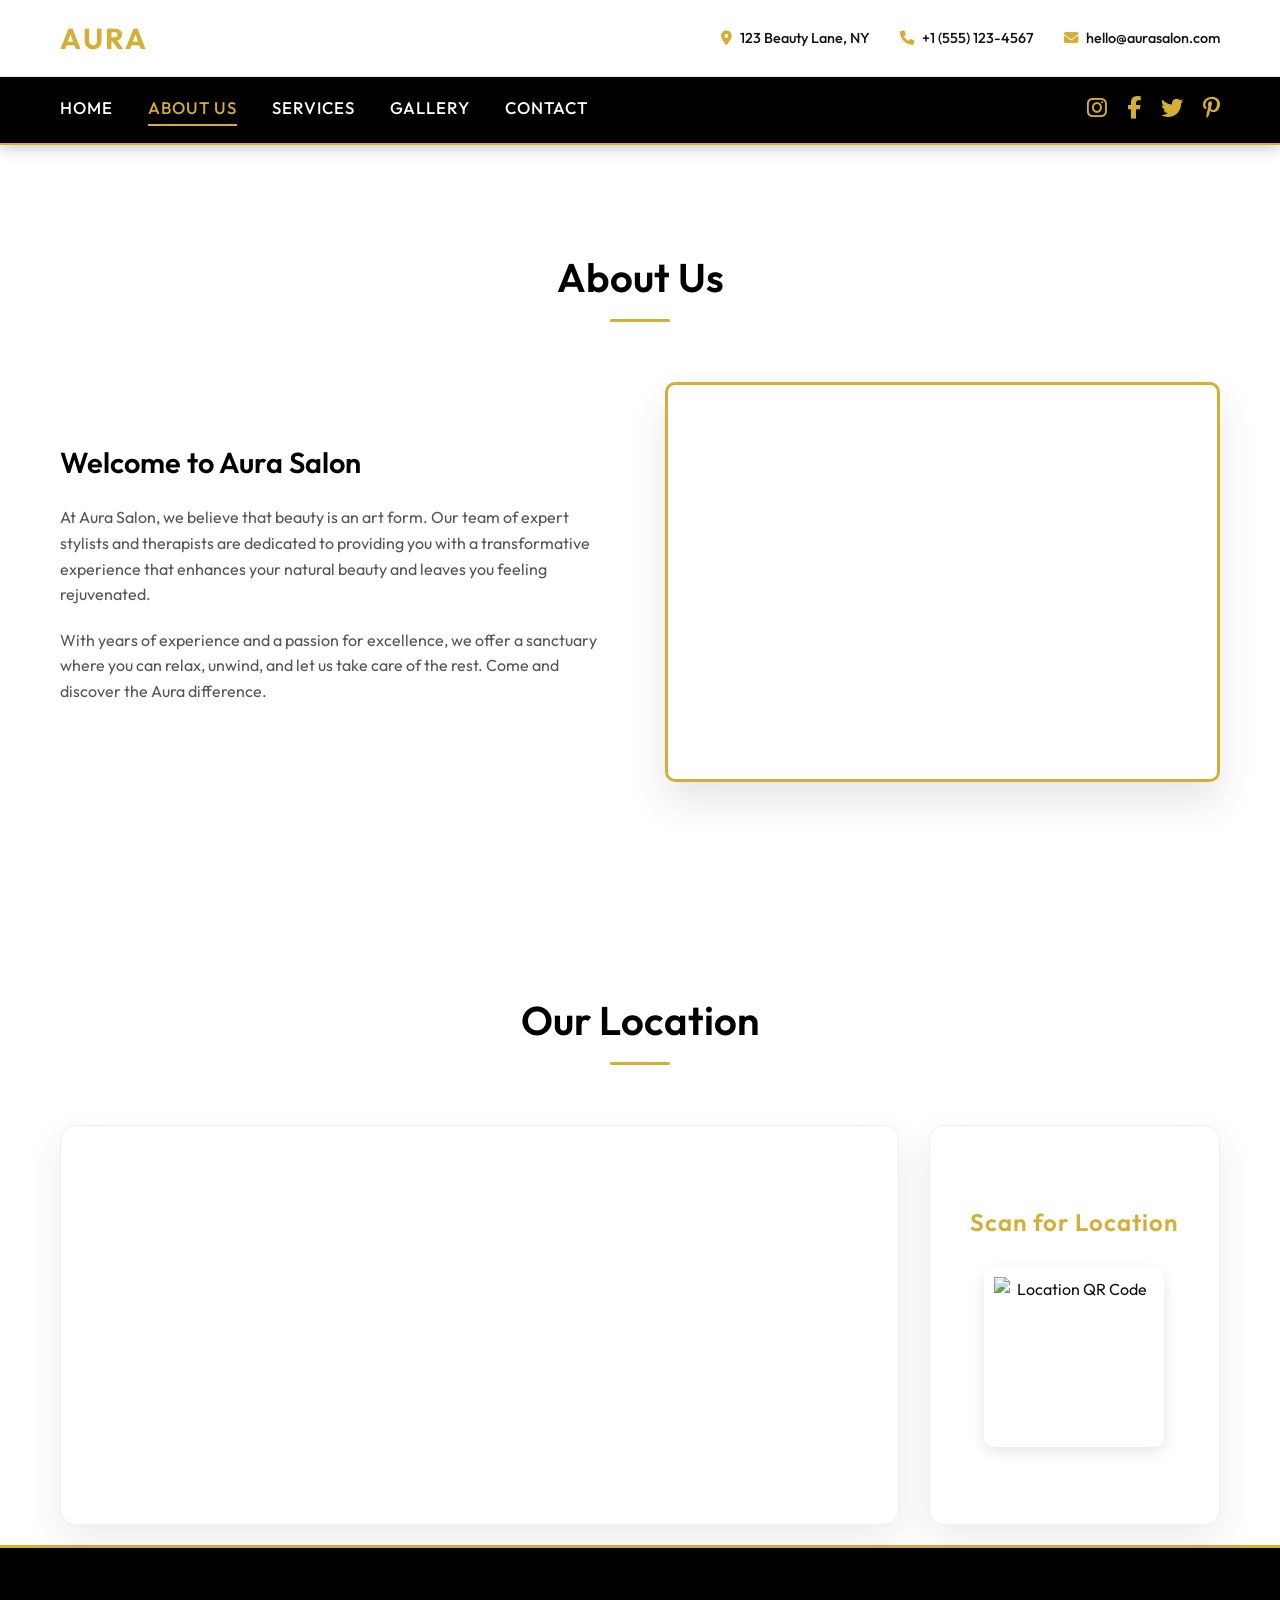
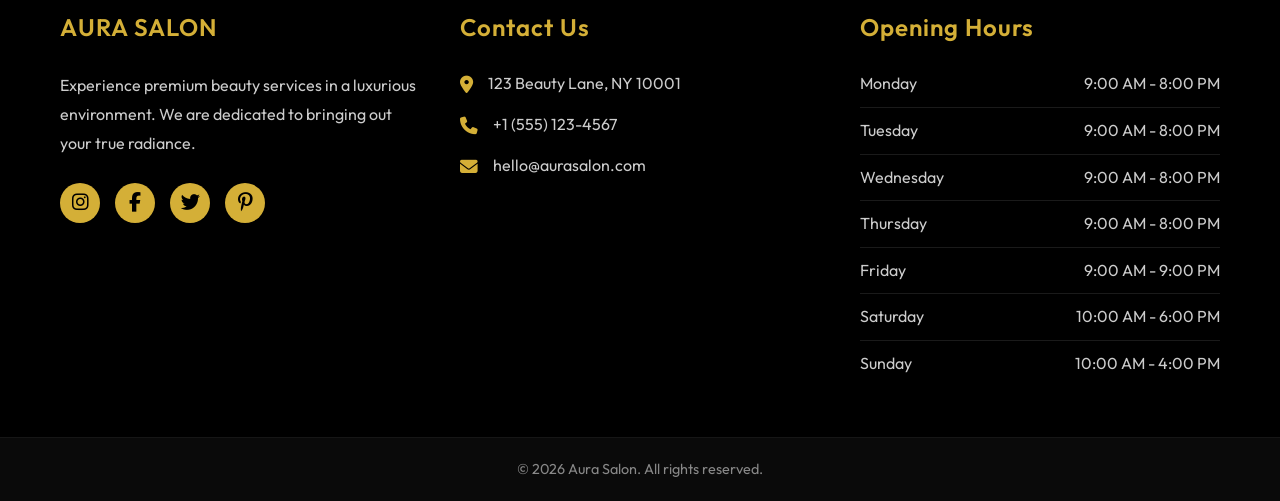
==== about.html @ 8d757503 "new project" ====
<!DOCTYPE html>
<html lang="en">
<head>
    <meta charset="UTF-8">
    <meta name="viewport" content="width=device-width, initial-scale=1.0">
    <title>Aura Salon - About Us</title>
    <meta name="description" content="About Aura Salon">
    <link rel="stylesheet" href="css/style.css">
    <link href="https://fonts.googleapis.com/css2?family=Outfit:wght@300;400;500;600;700&display=swap" rel="stylesheet">
    <link rel="stylesheet" href="https://cdnjs.cloudflare.com/ajax/libs/font-awesome/6.4.0/css/all.min.css">
</head>
<body>
    <!-- Top Contact Bar -->
    <div class="top-bar">
        <div class="container top-bar-content">
            <div class="top-bar-left">
                <div class="logo">
                    <span class="logo-text">AURA</span>
                </div>
            </div>
            <div class="top-bar-right">
                <div class="contact-info">
                    <i class="fa-solid fa-location-dot"></i>
                    <span>123 Beauty Lane, NY</span>
                </div>
                <div class="contact-info">
                    <i class="fa-solid fa-phone"></i>
                    <span>+1 (555) 123-4567</span>
                </div>
                <div class="contact-info">
                    <i class="fa-solid fa-envelope"></i>
                    <span>hello@aurasalon.com</span>
                </div>
            </div>
        </div>
    </div>

    <!-- Main Navigation -->
    <nav class="navbar">
        <div class="container nav-content">
            <div class="menu-toggle" id="mobile-menu">
                <i class="fa-solid fa-bars"></i>
            </div>
            <ul class="nav-links">
                <li><a href="index.html">Home</a></li>
                <li><a href="about.html" class="active">About Us</a></li>
                <li><a href="services.html">Services</a></li>
                <li><a href="gallery.html">Gallery</a></li>
                <li><a href="contact.html">Contact</a></li>
            </ul>
            <div class="social-links">
                <a href="#"><i class="fa-brands fa-instagram"></i></a>
                <a href="#"><i class="fa-brands fa-facebook-f"></i></a>
                <a href="#"><i class="fa-brands fa-twitter"></i></a>
                <a href="#"><i class="fa-brands fa-pinterest-p"></i></a>
            </div>
        </div>
    </nav>

    <!-- About Section -->
    <section id="about" class="page-section">
        <div class="container">
            <div class="section-title">
                <h2>About Us</h2>
                <div class="underline"></div>
            </div>
            <div class="about-content">
                <div class="about-text">
                    <h3>Welcome to Aura Salon</h3>
                    <p>At Aura Salon, we believe that beauty is an art form. Our team of expert stylists and therapists are dedicated to providing you with a transformative experience that enhances your natural beauty and leaves you feeling rejuvenated.</p>
                    <p>With years of experience and a passion for excellence, we offer a sanctuary where you can relax, unwind, and let us take care of the rest. Come and discover the Aura difference.</p>
                </div>
                <div class="about-image">
                    <div class="image-placeholder">
                    </div>
                </div>
            </div>
        </div>
    </section>

    <!-- Footer -->
    <!-- Location Section -->
    <section class="page-section" style="padding-bottom: 20px; min-height: auto;">
        <div class="container">
            <div class="section-title">
                <h2>Our Location</h2>
                <div class="underline"></div>
            </div>
            <div class="location-map-container">
                <div class="location-map">
                    <iframe src="https://www.google.com/maps/embed?pb=!1m18!1m12!1m3!1d34432.79304883674!2d91.74242201083983!3d26.15406690000003!2m3!1f0!2f0!3f0!3m2!1i1024!2i768!4f13.1!3m3!1m2!1s0x375a59cfc04a7ee7%3A0x782289a18e7ede3b!2sN%20R%20Unisex%20Salon%20and%20beauty%20studio!5e1!3m2!1sen!2sin!4v1785430603327!5m2!1sen!2sin" style="border:0;" allowfullscreen="" loading="lazy" referrerpolicy="strict-origin-when-cross-origin"></iframe>
                </div>
                <div class="location-qr">
                    <h4>Scan for Location</h4>
                    <img src="https://api.qrserver.com/v1/create-qr-code/?size=150x150&data=https://maps.google.com/?q=26.1540669,91.742422" alt="Location QR Code">
                </div>
            </div>
        </div>
    </section>

    <!-- Footer -->
    <footer class="footer">
        <div class="container footer-content">
            <div class="footer-section about-salon">
                <h3>AURA SALON</h3>
                <p>Experience premium beauty services in a luxurious environment. We are dedicated to bringing out your true radiance.</p>
                <div class="footer-socials">
                    <a href="#"><i class="fa-brands fa-instagram"></i></a>
                    <a href="#"><i class="fa-brands fa-facebook-f"></i></a>
                    <a href="#"><i class="fa-brands fa-twitter"></i></a>
                    <a href="#"><i class="fa-brands fa-pinterest-p"></i></a>
                </div>
            </div>
            
            <div class="footer-section contact-info-footer">
                <h3>Contact Us</h3>
                <ul>
                    <li><i class="fa-solid fa-location-dot"></i> 123 Beauty Lane, NY 10001</li>
                    <li><i class="fa-solid fa-phone"></i> +1 (555) 123-4567</li>
                    <li><i class="fa-solid fa-envelope"></i> hello@aurasalon.com</li>
                </ul>
            </div>
            
            <div class="footer-section opening-hours">
                <h3>Opening Hours</h3>
                <ul>
                    <li><span>Monday</span> <span>9:00 AM - 8:00 PM</span></li>
                    <li><span>Tuesday</span> <span>9:00 AM - 8:00 PM</span></li>
                    <li><span>Wednesday</span> <span>9:00 AM - 8:00 PM</span></li>
                    <li><span>Thursday</span> <span>9:00 AM - 8:00 PM</span></li>
                    <li><span>Friday</span> <span>9:00 AM - 9:00 PM</span></li>
                    <li><span>Saturday</span> <span>10:00 AM - 6:00 PM</span></li>
                    <li><span>Sunday</span> <span>10:00 AM - 4:00 PM</span></li>
                </ul>
            </div>
        </div>
        <div class="footer-bottom">
            <p>&copy; 2026 Aura Salon. All rights reserved.</p>
        </div>
    </footer>
    
    <script>
        // Sticky Header Logic
        window.addEventListener('scroll', () => {
            const topBar = document.querySelector('.top-bar');
            const navbar = document.querySelector('.navbar');
            if (window.scrollY > 10) {
                topBar.classList.add('scrolled');
                navbar.classList.add('scrolled');
            } else {
                topBar.classList.remove('scrolled');
                navbar.classList.remove('scrolled');
            }
        });

        // Mobile Menu Toggle
        const mobileMenu = document.getElementById('mobile-menu');
        const navLinks = document.querySelector('.nav-links');

        mobileMenu.addEventListener('click', () => {
            navLinks.classList.toggle('active');
            
            const icon = mobileMenu.querySelector('i');
            if (navLinks.classList.contains('active')) {
                icon.classList.remove('fa-bars');
                icon.classList.add('fa-xmark');
            } else {
                icon.classList.remove('fa-xmark');
                icon.classList.add('fa-bars');
            }
        });
    </script>
</body>
</html>
---- css/style.css ----
:root {
    --primary-color: #d4af37; /* Gold */
    --secondary-color: #000000; /* Black */
    --accent-color: #fcfcfc; /* White/off-white */
    --text-color: #111111;
    --text-light: #555555;
    --white: #ffffff;
    --transition: all 0.3s ease;
}

* {
    margin: 0;
    padding: 0;
    box-sizing: border-box;
    font-family: 'Outfit', sans-serif;
}

html {
    scroll-padding-top: 76px; 
}

body {
    color: var(--text-color);
    background-color: var(--white);
    line-height: 1.6;
}

.container {
    max-width: 1200px;
    margin: 0 auto;
    padding: 0 20px;
}

/* Typography */
h1, h2, h3, h4 {
    font-weight: 600;
    color: var(--secondary-color);
}

h2 {
    font-size: 2.5rem;
    margin-bottom: 10px;
}

/* Buttons */
.btn {
    display: inline-block;
    padding: 12px 30px;
    background-color: var(--primary-color);
    color: var(--secondary-color); /* Black text on gold for premium look */
    text-decoration: none;
    border-radius: 30px;
    font-weight: 600;
    transition: var(--transition);
    border: 2px solid var(--primary-color);
    cursor: pointer;
}

.btn:hover {
    background-color: var(--secondary-color);
    color: var(--primary-color);
    border-color: var(--secondary-color);
}

/* Top Bar */
.top-bar {
    background-color: var(--white);
    padding: 15px 0;
    position: fixed;
    top: 0;
    width: 100%;
    z-index: 1000;
    transition: var(--transition);
    border-bottom: 1px solid rgba(0,0,0,0.1);
}

.top-bar.scrolled {
    padding: 10px 0;
    box-shadow: 0 2px 10px rgba(0,0,0,0.1);
}

.top-bar-content {
    display: flex;
    justify-content: space-between;
    align-items: center;
}

.logo-text {
    font-size: 1.8rem;
    font-weight: 700;
    letter-spacing: 2px;
    color: var(--primary-color);
}

.top-bar-right {
    display: flex;
    gap: 30px;
}

.contact-info {
    display: flex;
    align-items: center;
    gap: 8px;
    font-size: 0.9rem;
    color: var(--text-color);
    font-weight: 500;
}

.contact-info i {
    color: var(--primary-color);
}

/* Navbar */
.navbar {
    background-color: var(--secondary-color); /* Black navbar */
    margin-top: 73px; /* Space for the fixed top bar */
    width: 100%;
    z-index: 999;
    transition: var(--transition);
    border-bottom: 2px solid var(--primary-color); /* Gold border for pop */
    box-shadow: 0 4px 15px rgba(0,0,0,0.2);
}

.nav-content {
    display: flex;
    justify-content: space-between;
    align-items: center;
    height: 70px;
}

.menu-toggle {
    display: none;
    color: var(--primary-color);
    font-size: 1.8rem;
    cursor: pointer;
    transition: var(--transition);
}

.menu-toggle:hover {
    transform: scale(1.1);
}

.nav-links {
    display: flex;
    list-style: none;
    gap: 35px;
}

.nav-links a {
    color: var(--white);
    text-decoration: none;
    font-weight: 500;
    font-size: 1.05rem;
    transition: var(--transition);
    position: relative;
    padding: 8px 0;
    text-transform: uppercase;
    letter-spacing: 1px;
}

.nav-links a::after {
    content: '';
    position: absolute;
    bottom: 0;
    left: 0;
    width: 0;
    height: 2px;
    background-color: var(--primary-color);
    transition: width 0.3s ease;
}

.nav-links a:hover::after,
.nav-links a.active::after {
    width: 100%;
}

.nav-links a:hover,
.nav-links a.active {
    color: var(--primary-color);
}

.social-links {
    display: flex;
    gap: 20px;
}

.social-links a {
    color: var(--primary-color);
    font-size: 1.4rem;
    text-decoration: none;
    transition: var(--transition);
    display: flex;
    align-items: center;
    justify-content: center;
    background-color: transparent;
}

.social-links a:hover {
    color: var(--white);
    transform: translateY(-3px) scale(1.1);
}

/* Page Section Shared */
.page-section {
    padding: 100px 0;
    min-height: calc(100vh - 73px - 84px); /* Full height minus header and footer */
}

.section-title {
    text-align: center;
    margin-bottom: 60px;
}

.underline {
    height: 3px;
    width: 60px;
    background-color: var(--primary-color);
    margin: 0 auto;
    border-radius: 2px;
}

/* Slider */
.slider{
    width:100%;
    height:calc(100vh - 73px);
    position:relative;
    overflow:hidden;
}

.slide{
    position:absolute;
    width:100%;
    height:100%;
    display:flex;
    align-items:center;
    justify-content:space-between;
    padding:80px;
    opacity:0;
    transition:1s;
}

.slide.active{
    opacity:1;
    z-index:1;
}

.slide::before{
    content:"";
    position:absolute;
    inset:0;
    background:rgba(0,0,0,.12);
}

.slider .content{
    width:45%;
    position:relative;
    z-index:2;
    color:white;
}

.slider .content h5{
    letter-spacing:4px;
    margin-bottom:15px;
    font-size:18px;
    font-weight:500;
}

.slider .content h1{
    font-size:60px;
    line-height:70px;
    margin-bottom:20px;
    text-transform:uppercase;
}

.slider .content p{
    color:#eee;
    line-height:28px;
    margin-bottom:35px;
}

.slider .image{
    width:45%;
    display:flex;
    justify-content:center;
    align-items:center;
    position:relative;
    z-index:2;
}

.slider .image img{
    width:80%;
    max-height:90vh;
    object-fit:contain;
}

.slide:nth-child(1){
    background: url('../assets/images/hero-slide.png') no-repeat center center;
    background-size: cover;
}

.slide:nth-child(2){
    background:linear-gradient(to right,#27374D,#526D82);
}

.slide:nth-child(3){
    background:linear-gradient(to right,#3B5249,#6B8E75);
}

.controls{
    position:absolute;
    bottom:40px;
    left:80px;
    z-index:100;
    display:flex;
    gap:15px;
}

.controls button{
    width:40px;
    height:40px;
    border:1px solid white;
    background:transparent;
    color:white;
    cursor:pointer;
    font-size:16px;
    transition:.3s;
}

.controls button:hover{
    background:white;
    color:black;
}

.dots{
    position:absolute;
    bottom:45px;
    left:50%;
    transform:translateX(-50%);
    display:none;
    gap:10px;
    z-index:10;
}

.dot{
    width:14px;
    height:14px;
    border-radius:50%;
    background:white;
    opacity:.4;
    cursor:pointer;
}

.dot.active{
    opacity:1;
}
/* Welcome Section */
.welcome-section {
    background-color: #f7f7f7;
    padding: 80px 0;
}

.welcome-container {
    display: flex;
    align-items: center;
    justify-content: space-between;
    gap: 50px;
}

.welcome-text {
    flex: 1;
    padding-right: 20px;
}

.welcome-text h2 {
    font-size: 2.5rem;
    margin-bottom: 5px;
    letter-spacing: 2px;
}

.welcome-text h4 {
    color: var(--text-light);
    font-size: 1rem;
    font-weight: 500;
    margin-bottom: 20px;
    letter-spacing: 1px;
}

.welcome-text .divider {
    display: flex;
    align-items: center;
    gap: 15px;
    margin-bottom: 30px;
    color: var(--text-color);
}

.welcome-text .divider .line {
    height: 1px;
    background-color: #ccc;
    flex: 0 0 50px;
}

.welcome-text p {
    color: var(--text-light);
    margin-bottom: 20px;
    font-size: 0.95rem;
    line-height: 1.8;
}

.welcome-image {
    flex: 1;
    text-align: right;
}

.welcome-image img {
    max-width: 100%;
    border-radius: 5px;
    box-shadow: 0 10px 30px rgba(0,0,0,0.1);
}

/* Parallax Section */
.parallax-section {
    background: url('../assets/images/parallax-bg.png') no-repeat center center;
    background-size: cover;
    background-attachment: fixed;
    height: 400px;
    display: flex;
    align-items: center;
    justify-content: center;
    text-align: center;
    position: relative;
}

.parallax-section::before {
    content: '';
    position: absolute;
    top: 0; left: 0; right: 0; bottom: 0;
    background: rgba(0,0,0,0.5);
}

.parallax-content {
    position: relative;
    z-index: 2;
}

.parallax-content h2 {
    color: var(--white);
    font-size: 2.5rem;
    letter-spacing: 4px;
    margin-bottom: 30px;
}

.outline-btn {
    background: transparent;
    border: 1px solid var(--white);
    color: var(--white);
    padding: 12px 40px;
    text-transform: uppercase;
    font-size: 0.9rem;
    letter-spacing: 2px;
    cursor: pointer;
    text-decoration: none;
    display: inline-block;
    transition: var(--transition);
}

.outline-btn:hover {
    background: var(--white);
    color: var(--secondary-color);
}

/* About Section */
.about-content {
    display: flex;
    gap: 50px;
    align-items: center;
}

.about-text {
    flex: 1;
}

.about-text h3 {
    font-size: 1.8rem;
    margin-bottom: 20px;
}

.about-text p {
    margin-bottom: 20px;
    color: var(--text-light);
}

.about-image {
    flex: 1;
}

.image-placeholder {
    width: 100%;
    height: 400px;
    background: url('https://images.unsplash.com/photo-1527799820374-dcf8d9d4a388?auto=format&fit=crop&q=80&w=800') center/cover;
    border-radius: 10px;
    box-shadow: 0 20px 40px rgba(0,0,0,0.1);
    display: flex;
    align-items: center;
    justify-content: center;
    border: 3px solid var(--primary-color);
}

/* Services */
.services-grid {
    display: grid;
    grid-template-columns: repeat(auto-fit, minmax(250px, 1fr));
    gap: 30px;
}

.service-card {
    background: var(--white);
    padding: 40px 30px;
    border-radius: 10px;
    text-align: center;
    box-shadow: 0 5px 20px rgba(0,0,0,0.08);
    transition: var(--transition);
    border: 1px solid #eee;
    border-bottom: 3px solid var(--secondary-color);
}

.service-card:hover {
    transform: translateY(-10px);
    box-shadow: 0 15px 30px rgba(212, 175, 55, 0.2);
    border-bottom-color: var(--primary-color);
}

.service-card i {
    font-size: 3rem;
    color: var(--primary-color);
    margin-bottom: 20px;
}

.service-card h3 {
    margin-bottom: 15px;
}

.service-card p {
    color: var(--text-light);
    font-size: 0.95rem;
}

/* Gallery */
.gallery-bg {
    background-color: var(--accent-color);
}
.gallery-grid {
    display: grid;
    grid-template-columns: repeat(auto-fill, minmax(350px, 1fr));
    gap: 20px;
}

.gallery-item {
    height: 250px;
    background-color: var(--secondary-color);
    border-radius: 10px;
    overflow: hidden;
    position: relative;
    cursor: pointer;
    border: 2px solid transparent;
    transition: var(--transition);
}
.gallery-item:nth-child(1) { background: url('https://images.unsplash.com/photo-1562322140-8baeececf3df?auto=format&fit=crop&q=80&w=600') center/cover; }
.gallery-item:nth-child(2) { background: url('https://images.unsplash.com/photo-1595476108010-b4d1f10a5146?auto=format&fit=crop&q=80&w=600') center/cover; }
.gallery-item:nth-child(3) { background: url('https://images.unsplash.com/photo-1522337660859-02fbefca4702?auto=format&fit=crop&q=80&w=600') center/cover; }
.gallery-item:nth-child(4) { background: url('https://images.unsplash.com/photo-1600948836101-f9ffda59d250?auto=format&fit=crop&q=80&w=600') center/cover; }
.gallery-item:nth-child(5) { background: url('https://images.unsplash.com/photo-1487412947147-5cebf100ffc2?auto=format&fit=crop&q=80&w=600') center/cover; }
.gallery-item:nth-child(6) { background: url('https://images.unsplash.com/photo-1633681926022-84c23e8cb2d6?auto=format&fit=crop&q=80&w=600') center/cover; }

.gallery-item::after {
    content: '';
    position: absolute;
    top: 0; left: 0; right: 0; bottom: 0;
    background: rgba(0,0,0,0.3);
    opacity: 0;
    transition: var(--transition);
}

.gallery-item:hover::after {
    opacity: 1;
}
.gallery-item:hover {
    transform: scale(1.03);
    z-index: 2;
    border-color: var(--primary-color);
}

/* Contact */
.contact-content {
    display: flex;
    gap: 60px;
}

.contact-form-container {
    flex: 1.5;
}

.contact-form {
    background: var(--white);
    padding: 40px;
    border-radius: 10px;
    box-shadow: 0 10px 30px rgba(0,0,0,0.1);
    border-top: 4px solid var(--primary-color);
}

.form-group {
    margin-bottom: 20px;
}

.form-group input,
.form-group textarea {
    width: 100%;
    padding: 15px;
    border: 1px solid #ccc;
    border-radius: 5px;
    font-size: 1rem;
    outline: none;
    transition: var(--transition);
    background-color: var(--accent-color);
}

.form-group input:focus,
.form-group textarea:focus {
    border-color: var(--primary-color);
    background-color: var(--white);
}

.contact-details {
    flex: 1;
}

.contact-details h3 {
    margin-bottom: 15px;
}

.contact-details > p {
    color: var(--text-light);
    margin-bottom: 30px;
}

.contact-info-block {
    display: flex;
    gap: 20px;
    margin-bottom: 25px;
}

.contact-info-block i {
    width: 50px;
    height: 50px;
    background-color: var(--secondary-color);
    color: var(--primary-color);
    display: flex;
    align-items: center;
    justify-content: center;
    border-radius: 50%;
    font-size: 1.2rem;
    border: 1px solid var(--primary-color);
}

.contact-info-block h4 {
    margin-bottom: 5px;
    font-size: 1.1rem;
}

.contact-info-block p {
    color: var(--text-light);
}

/* Location Section */
.location-map-container {
    display: flex;
    gap: 30px;
    align-items: stretch;
}

.location-map {
    flex: 4;
    min-height: 400px;
    border-radius: 15px;
    overflow: hidden;
    box-shadow: 0 15px 40px rgba(0,0,0,0.08);
    border: 1px solid rgba(212, 175, 55, 0.2);
}

.location-map iframe {
    width: 100%;
    height: 100%;
    object-fit: cover;
    display: block;
}

.location-qr {
    flex: 1;
    background-color: var(--white);
    color: var(--text-color);
    display: flex;
    flex-direction: column;
    align-items: center;
    justify-content: center;
    padding: 40px;
    text-align: center;
    border-radius: 15px;
    box-shadow: 0 15px 40px rgba(0,0,0,0.08);
    border: 1px solid rgba(212, 175, 55, 0.2);
}

.location-qr h4 {
    color: var(--primary-color);
    margin-bottom: 25px;
    font-size: 1.5rem;
    letter-spacing: 1px;
}

.location-qr img {
    border-radius: 10px;
    padding: 10px;
    background: var(--white);
    box-shadow: 0 5px 15px rgba(0,0,0,0.1);
    transition: var(--transition);
    width: 180px;
    height: 180px;
}

.location-qr img:hover {
    transform: scale(1.05);
}

/* Footer */
.footer {
    background-color: var(--secondary-color);
    color: var(--white);
    border-top: 3px solid var(--primary-color);
    padding: 60px 0 0 0;
}

.footer-content {
    display: grid;
    grid-template-columns: repeat(auto-fit, minmax(280px, 1fr));
    gap: 40px;
    padding-bottom: 40px;
}

.footer-section h3 {
    color: var(--primary-color);
    font-size: 1.5rem;
    margin-bottom: 25px;
    letter-spacing: 1px;
}

/* About Section in Footer */
.about-salon p {
    color: #ccc;
    line-height: 1.8;
    margin-bottom: 25px;
}

.footer-socials {
    display: flex;
    gap: 15px;
}

.footer-socials a {
    color: var(--secondary-color);
    background-color: var(--primary-color);
    width: 40px;
    height: 40px;
    display: flex;
    align-items: center;
    justify-content: center;
    border-radius: 50%;
    font-size: 1.2rem;
    text-decoration: none;
    transition: var(--transition);
}

.footer-socials a:hover {
    background-color: var(--white);
    color: var(--secondary-color);
    transform: translateY(-3px);
}

/* Contact Info in Footer */
.contact-info-footer ul {
    list-style: none;
}

.contact-info-footer ul li {
    display: flex;
    align-items: flex-start;
    gap: 15px;
    margin-bottom: 15px;
    color: #ccc;
    line-height: 1.6;
}

.contact-info-footer ul li i {
    color: var(--primary-color);
    font-size: 1.1rem;
    margin-top: 5px;
}

/* Opening Hours */
.opening-hours ul {
    list-style: none;
}

.opening-hours ul li {
    display: flex;
    justify-content: space-between;
    margin-bottom: 10px;
    color: #ccc;
    border-bottom: 1px solid rgba(255, 255, 255, 0.1);
    padding-bottom: 10px;
}

.opening-hours ul li:last-child {
    border-bottom: none;
}

/* Footer Bottom */
.footer-bottom {
    background-color: #0a0a0a;
    text-align: center;
    padding: 20px 0;
    border-top: 1px solid rgba(255, 255, 255, 0.05);
}

.footer-bottom p {
    color: #888;
    font-size: 0.9rem;
}

/* Animations */
@keyframes fadeInUp {
    from {
        opacity: 0;
        transform: translateY(30px);
    }
    to {
        opacity: 1;
        transform: translateY(0);
    }
}

/* Responsive Design */
@media (max-width: 992px) {
    .about-content, .contact-content {
        flex-direction: column;
    }
    .footer-bottom p {
        font-size: 0.8rem;
    }
    
    .location-map-container {
        flex-direction: column;
    }
    
    .hero-content h1 {
        font-size: 3rem;
    }
    
    /* Welcome Section Mobile */
    .welcome-container {
        flex-direction: column;
        text-align: center;
    }
    
    .welcome-text {
        padding-right: 0;
    }
    
    .welcome-text .divider {
        justify-content: center;
    }
    
    .welcome-image {
        text-align: center;
    }
    
    /* Slider Mobile */
    .slide{
        flex-direction:column;
        justify-content:center;
        text-align:center;
        padding:40px;
    }
    
    .slider .content, .slider .image{
        width:100%;
    }
    
    .slider .content h1{
        font-size:42px;
        line-height:50px;
    }
    
    .slider .image img{
        width:60%;
    }
    
    .controls{
        left:50%;
        transform:translateX(-50%);
    }
    .nav-links {
        gap: 20px;
    }
    .social-links {
        display: none;
    }
}

@media (max-width: 768px) {
    .top-bar {
        padding: 10px 0;
    }
    .top-bar-right {
        display: none;
    }
    .top-bar-content {
        justify-content: center;
    }
    .navbar {
        margin-top: 53px;
    }
    .nav-content {
        justify-content: space-between;
    }
    .menu-toggle {
        display: block;
    }
    .nav-links {
        display: flex;
        flex-direction: column;
        position: absolute;
        top: 100%;
        left: 0;
        width: 100%;
        background-color: var(--secondary-color);
        padding: 0;
        max-height: 0;
        overflow: hidden;
        transition: max-height 0.4s ease, padding 0.4s ease;
        border-bottom: none;
        align-items: center;
        gap: 15px;
    }
    .nav-links.active {
        max-height: 400px;
        padding: 20px 0;
        border-bottom: 2px solid var(--primary-color);
    }
    .social-links {
        display: none;
    }
    
    .parallax-section {
        height: 300px;
    }
    .parallax-content h2 {
        font-size: 1.8rem;
    }
}
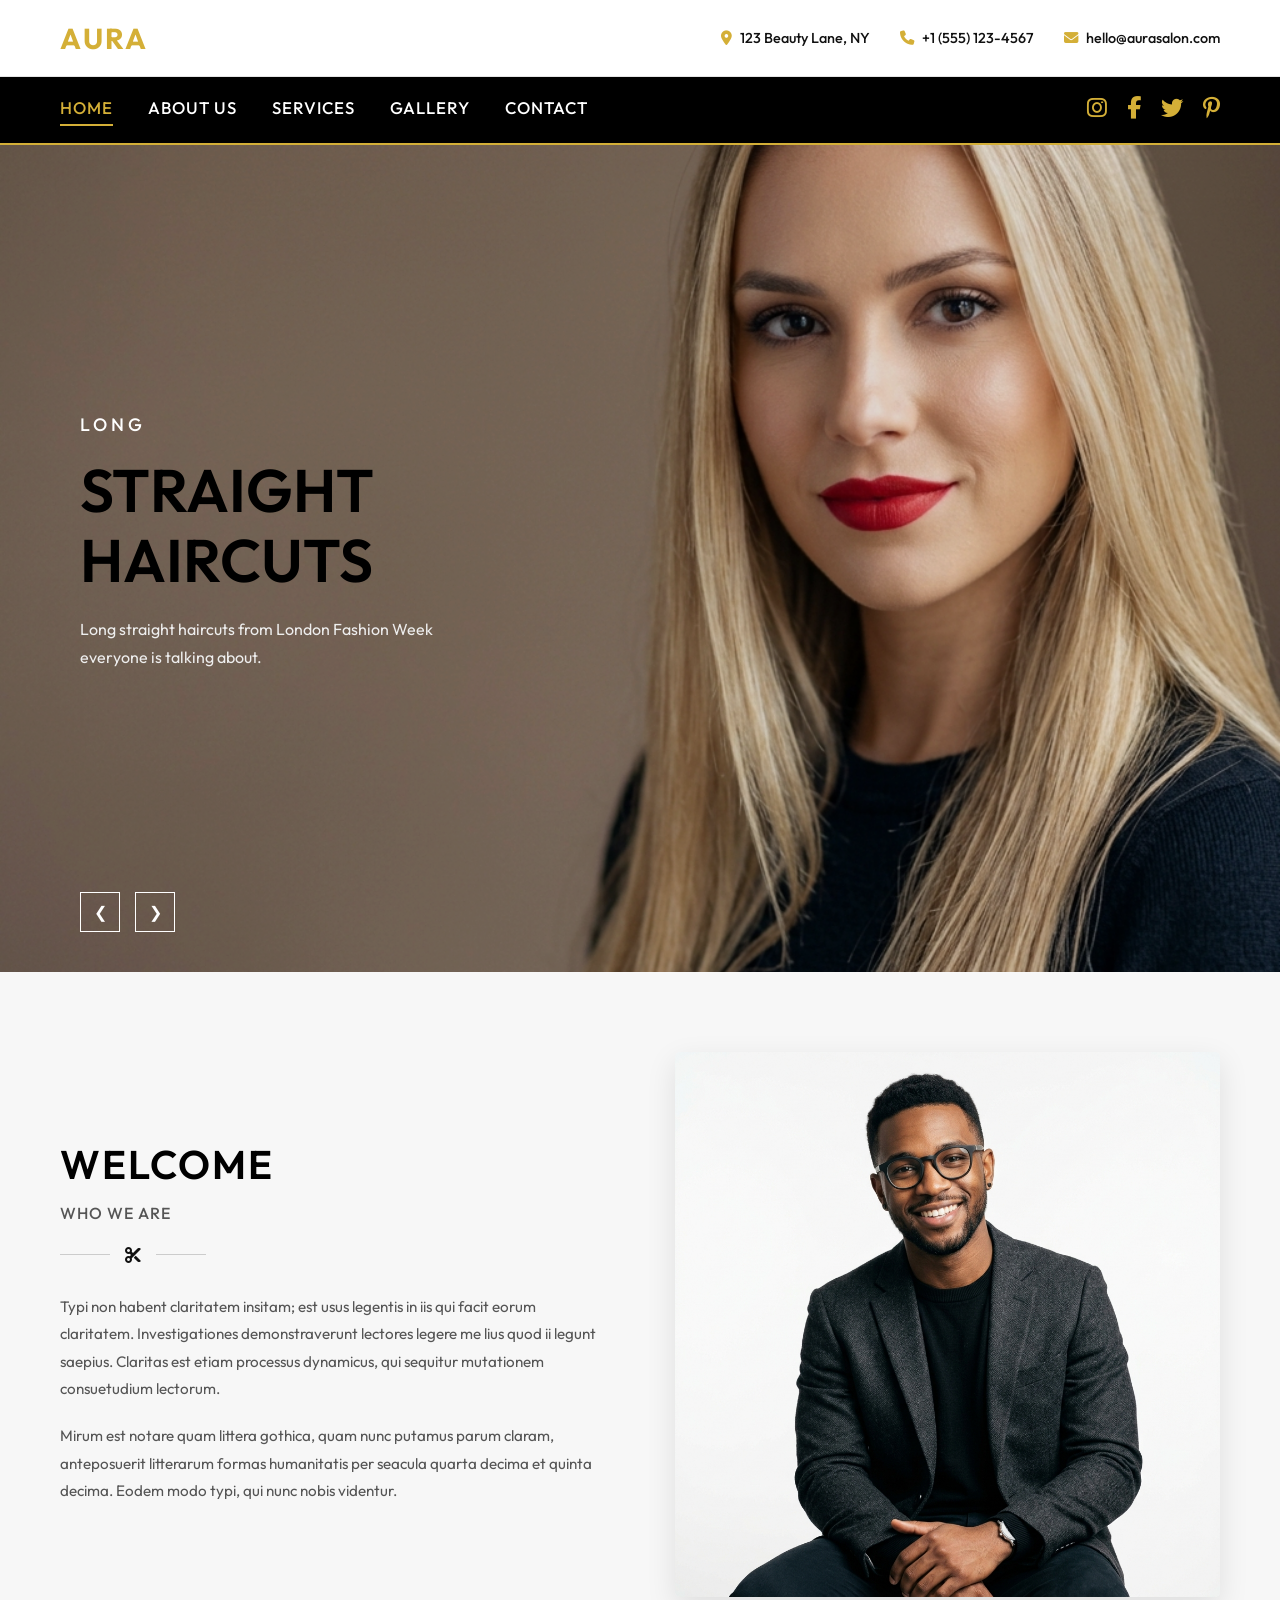
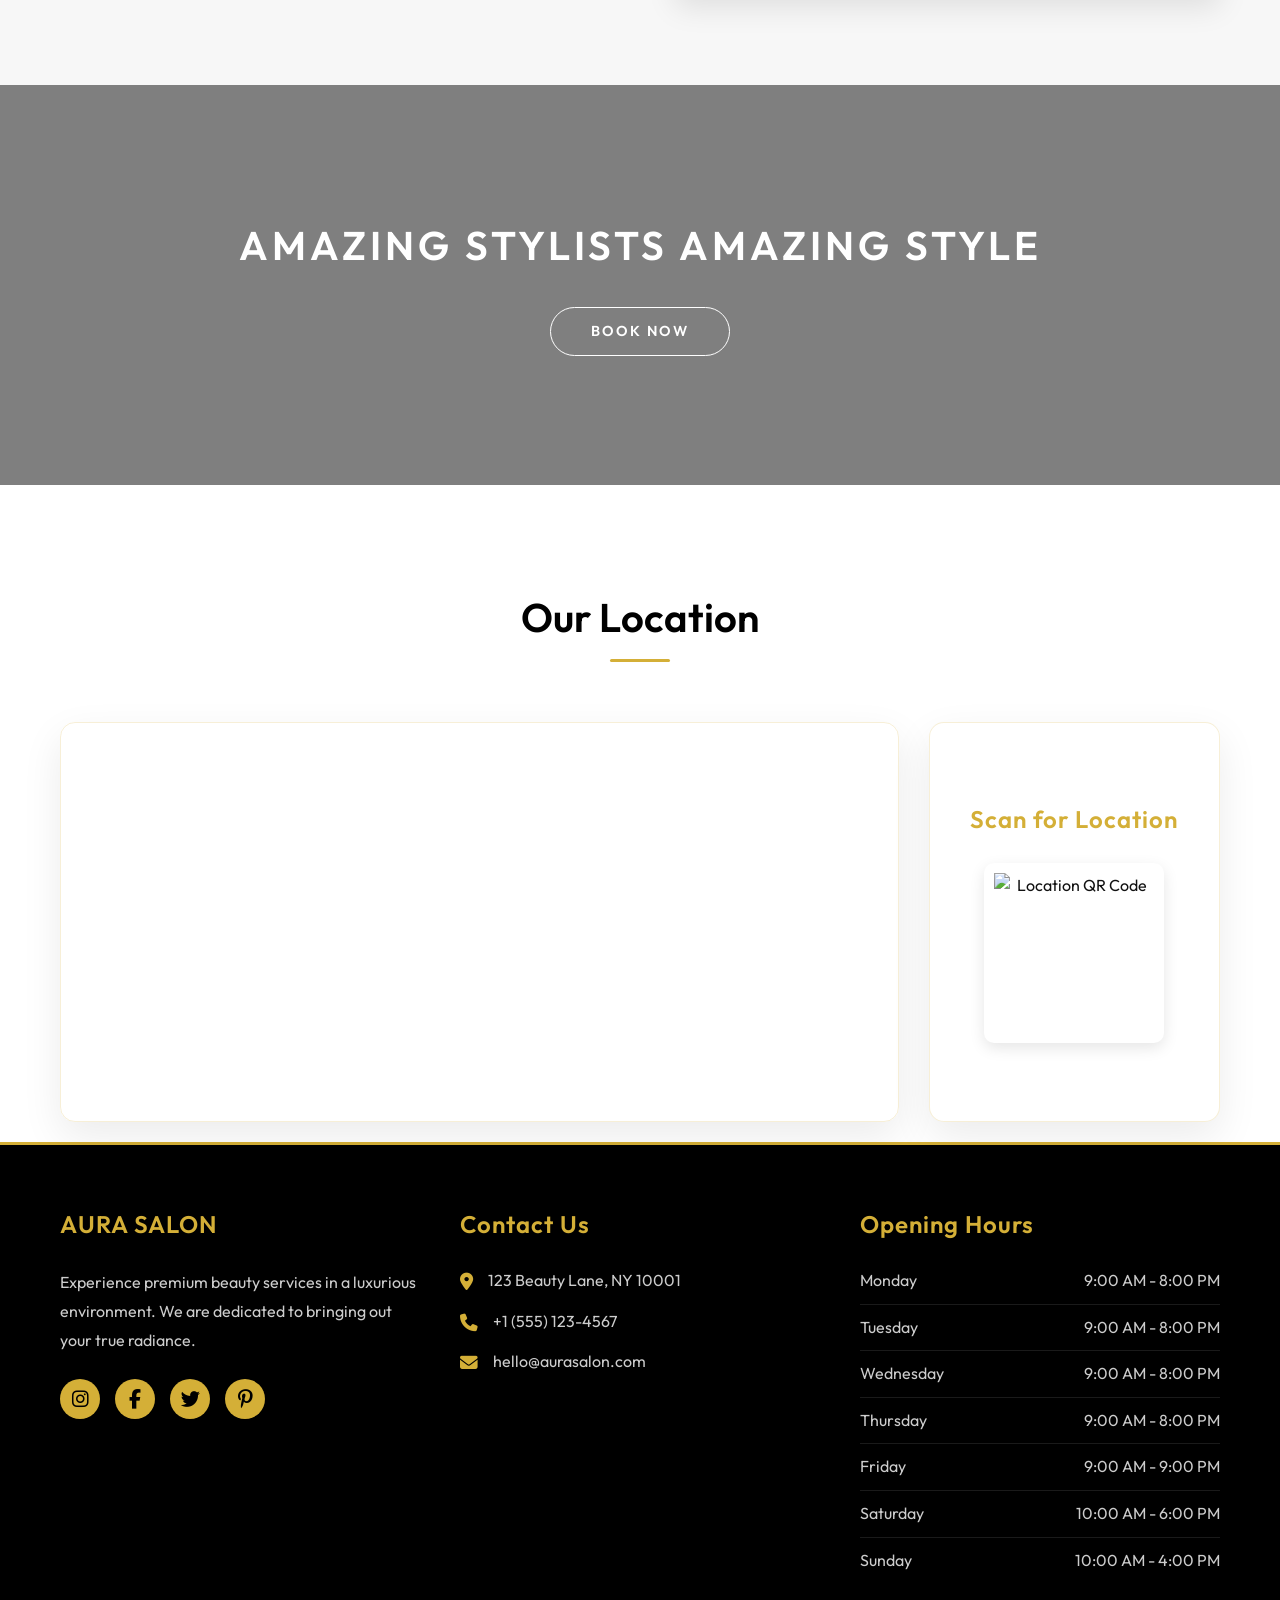
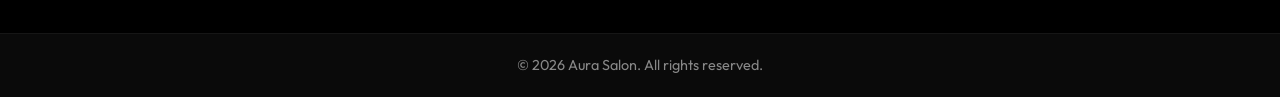
==== commit 782a717d: "logo done" ====
--- a/about.html
+++ b/about.html
@@ -1,14 +1,16 @@
 <!DOCTYPE html>
 <html lang="en">
+
 <head>
     <meta charset="UTF-8">
     <meta name="viewport" content="width=device-width, initial-scale=1.0">
-    <title>Aura Salon - About Us</title>
-    <meta name="description" content="About Aura Salon">
+    <title>Aura Salon - Home</title>
+    <meta name="description" content="Aura Salon - Premium Beauty Services">
     <link rel="stylesheet" href="css/style.css">
     <link href="https://fonts.googleapis.com/css2?family=Outfit:wght@300;400;500;600;700&display=swap" rel="stylesheet">
     <link rel="stylesheet" href="https://cdnjs.cloudflare.com/ajax/libs/font-awesome/6.4.0/css/all.min.css">
 </head>
+
 <body>
     <!-- Top Contact Bar -->
     <div class="top-bar">
@@ -42,8 +44,8 @@
                 <i class="fa-solid fa-bars"></i>
             </div>
             <ul class="nav-links">
-                <li><a href="index.html">Home</a></li>
-                <li><a href="about.html" class="active">About Us</a></li>
+                <li><a href="index.html" class="active">Home</a></li>
+                <li><a href="about.html">About Us</a></li>
                 <li><a href="services.html">Services</a></li>
                 <li><a href="gallery.html">Gallery</a></li>
                 <li><a href="contact.html">Contact</a></li>
@@ -57,28 +59,86 @@
         </div>
     </nav>
 
-    <!-- About Section -->
-    <section id="about" class="page-section">
-        <div class="container">
-            <div class="section-title">
-                <h2>About Us</h2>
-                <div class="underline"></div>
-            </div>
-            <div class="about-content">
-                <div class="about-text">
-                    <h3>Welcome to Aura Salon</h3>
-                    <p>At Aura Salon, we believe that beauty is an art form. Our team of expert stylists and therapists are dedicated to providing you with a transformative experience that enhances your natural beauty and leaves you feeling rejuvenated.</p>
-                    <p>With years of experience and a passion for excellence, we offer a sanctuary where you can relax, unwind, and let us take care of the rest. Come and discover the Aura difference.</p>
-                </div>
-                <div class="about-image">
-                    <div class="image-placeholder">
-                    </div>
-                </div>
-            </div>
-        </div>
-    </section>
-
-    <!-- Footer -->
+    <!-- Home Section (Slider) -->
+    <section id="home">
+        <div class="slider">
+            <div class="slide active">
+                <div class="content">
+                    <h5>LONG</h5>
+                    <h1>STRAIGHT HAIRCUTS</h1>
+                    <p>Long straight haircuts from London Fashion Week<br>everyone is talking about.</p>
+                </div>
+            </div>
+
+            <div class="slide">
+                <div class="content">
+                    <h5>NEW</h5>
+                    <h1>FASHION STYLE</h1>
+                    <p>Discover the newest collection with modern designs and premium quality.</p>
+                    <a href="services.html" class="btn">EXPLORE</a>
+                </div>
+                <div class="image">
+                    <img src="https://images.unsplash.com/photo-1488426862026-3ee34a7d66df?w=700" alt="Fashion Style">
+                </div>
+            </div>
+
+            <div class="slide">
+                <div class="content">
+                    <h5>SUMMER</h5>
+                    <h1>BEAUTY LOOK</h1>
+                    <p>Premium clothing collection designed for elegance and comfort.</p>
+                    <a href="services.html" class="btn">VIEW MORE</a>
+                </div>
+                <div class="image">
+                    <img src="https://images.unsplash.com/photo-1524504388940-b1c1722653e1?w=700" alt="Beauty Look">
+                </div>
+            </div>
+
+            <div class="controls">
+                <button id="prev">&#10094;</button>
+                <button id="next">&#10095;</button>
+            </div>
+
+            <div class="dots">
+                <span class="dot active"></span>
+                <span class="dot"></span>
+                <span class="dot"></span>
+            </div>
+        </div>
+    </section>
+
+    <!-- Welcome Section -->
+    <section class="welcome-section">
+        <div class="container welcome-container">
+            <div class="welcome-text">
+                <h2>WELCOME</h2>
+                <h4>WHO WE ARE</h4>
+                <div class="divider">
+                    <span class="line"></span>
+                    <i class="fa-solid fa-scissors"></i>
+                    <span class="line"></span>
+                </div>
+                <p>Typi non habent claritatem insitam; est usus legentis in iis qui facit eorum claritatem.
+                    Investigationes demonstraverunt lectores legere me lius quod ii legunt saepius. Claritas est etiam
+                    processus dynamicus, qui sequitur mutationem consuetudium lectorum.</p>
+                <p>Mirum est notare quam littera gothica, quam nunc putamus parum claram, anteposuerit litterarum formas
+                    humanitatis per seacula quarta decima et quinta decima. Eodem modo typi, qui nunc nobis videntur.
+                </p>
+            </div>
+            <div class="welcome-image">
+                <img src="assets/images/welcome-stylist.png" alt="Welcome Stylist">
+            </div>
+        </div>
+    </section>
+
+    <!-- Parallax Section -->
+    <section class="parallax-section">
+        <div class="parallax-content">
+            <h2>AMAZING STYLISTS AMAZING STYLE</h2>
+            <a href="services.html" class="btn outline-btn">BOOK NOW</a>
+        </div>
+    </section>
+
     <!-- Location Section -->
     <section class="page-section" style="padding-bottom: 20px; min-height: auto;">
         <div class="container">
@@ -88,11 +148,15 @@
             </div>
             <div class="location-map-container">
                 <div class="location-map">
-                    <iframe src="https://www.google.com/maps/embed?pb=!1m18!1m12!1m3!1d34432.79304883674!2d91.74242201083983!3d26.15406690000003!2m3!1f0!2f0!3f0!3m2!1i1024!2i768!4f13.1!3m3!1m2!1s0x375a59cfc04a7ee7%3A0x782289a18e7ede3b!2sN%20R%20Unisex%20Salon%20and%20beauty%20studio!5e1!3m2!1sen!2sin!4v1785430603327!5m2!1sen!2sin" style="border:0;" allowfullscreen="" loading="lazy" referrerpolicy="strict-origin-when-cross-origin"></iframe>
+                    <iframe
+                        src="https://www.google.com/maps/embed?pb=!1m18!1m12!1m3!1d34432.79304883674!2d91.74242201083983!3d26.15406690000003!2m3!1f0!2f0!3f0!3m2!1i1024!2i768!4f13.1!3m3!1m2!1s0x375a59cfc04a7ee7%3A0x782289a18e7ede3b!2sN%20R%20Unisex%20Salon%20and%20beauty%20studio!5e1!3m2!1sen!2sin!4v1785430603327!5m2!1sen!2sin"
+                        style="border:0;" allowfullscreen="" loading="lazy"
+                        referrerpolicy="strict-origin-when-cross-origin"></iframe>
                 </div>
                 <div class="location-qr">
                     <h4>Scan for Location</h4>
-                    <img src="https://api.qrserver.com/v1/create-qr-code/?size=150x150&data=https://maps.google.com/?q=26.1540669,91.742422" alt="Location QR Code">
+                    <img src="https://api.qrserver.com/v1/create-qr-code/?size=150x150&data=https://maps.google.com/?q=26.1540669,91.742422"
+                        alt="Location QR Code">
                 </div>
             </div>
         </div>
@@ -103,7 +167,8 @@
         <div class="container footer-content">
             <div class="footer-section about-salon">
                 <h3>AURA SALON</h3>
-                <p>Experience premium beauty services in a luxurious environment. We are dedicated to bringing out your true radiance.</p>
+                <p>Experience premium beauty services in a luxurious environment. We are dedicated to bringing out your
+                    true radiance.</p>
                 <div class="footer-socials">
                     <a href="#"><i class="fa-brands fa-instagram"></i></a>
                     <a href="#"><i class="fa-brands fa-facebook-f"></i></a>
@@ -111,7 +176,7 @@
                     <a href="#"><i class="fa-brands fa-pinterest-p"></i></a>
                 </div>
             </div>
-            
+
             <div class="footer-section contact-info-footer">
                 <h3>Contact Us</h3>
                 <ul>
@@ -120,7 +185,7 @@
                     <li><i class="fa-solid fa-envelope"></i> hello@aurasalon.com</li>
                 </ul>
             </div>
-            
+
             <div class="footer-section opening-hours">
                 <h3>Opening Hours</h3>
                 <ul>
@@ -138,7 +203,7 @@
             <p>&copy; 2026 Aura Salon. All rights reserved.</p>
         </div>
     </footer>
-    
+
     <script>
         // Sticky Header Logic
         window.addEventListener('scroll', () => {
@@ -159,7 +224,7 @@
 
         mobileMenu.addEventListener('click', () => {
             navLinks.classList.toggle('active');
-            
+
             const icon = mobileMenu.querySelector('i');
             if (navLinks.classList.contains('active')) {
                 icon.classList.remove('fa-bars');
@@ -169,6 +234,44 @@
                 icon.classList.add('fa-bars');
             }
         });
+
+        // Slider Logic
+        const slides = document.querySelectorAll(".slide");
+        const dots = document.querySelectorAll(".dot");
+        let current = 0;
+
+        function showSlide(index) {
+            slides.forEach(slide => slide.classList.remove("active"));
+            dots.forEach(dot => dot.classList.remove("active"));
+            slides[index].classList.add("active");
+            dots[index].classList.add("active");
+        }
+
+        document.getElementById("next").onclick = () => {
+            current++;
+            if (current >= slides.length) current = 0;
+            showSlide(current);
+        };
+
+        document.getElementById("prev").onclick = () => {
+            current--;
+            if (current < 0) current = slides.length - 1;
+            showSlide(current);
+        };
+
+        dots.forEach((dot, index) => {
+            dot.onclick = () => {
+                current = index;
+                showSlide(current);
+            };
+        });
+
+        setInterval(() => {
+            current++;
+            if (current >= slides.length) current = 0;
+            showSlide(current);
+        }, 5000);
     </script>
 </body>
-</html>
+
+</html>
--- a/css/style.css
+++ b/css/style.css
@@ -1,7 +1,10 @@
 :root {
-    --primary-color: #d4af37; /* Gold */
-    --secondary-color: #000000; /* Black */
-    --accent-color: #fcfcfc; /* White/off-white */
+    --primary-color: #d4af37;
+    /* Gold */
+    --secondary-color: #000000;
+    /* Black */
+    --accent-color: #fcfcfc;
+    /* White/off-white */
     --text-color: #111111;
     --text-light: #555555;
     --white: #ffffff;
@@ -16,7 +19,7 @@
 }
 
 html {
-    scroll-padding-top: 76px; 
+    scroll-padding-top: 76px;
 }
 
 body {
@@ -32,7 +35,10 @@
 }
 
 /* Typography */
-h1, h2, h3, h4 {
+h1,
+h2,
+h3,
+h4 {
     font-weight: 600;
     color: var(--secondary-color);
 }
@@ -47,7 +53,8 @@
     display: inline-block;
     padding: 12px 30px;
     background-color: var(--primary-color);
-    color: var(--secondary-color); /* Black text on gold for premium look */
+    color: var(--secondary-color);
+    /* Black text on gold for premium look */
     text-decoration: none;
     border-radius: 30px;
     font-weight: 600;
@@ -71,12 +78,33 @@
     width: 100%;
     z-index: 1000;
     transition: var(--transition);
-    border-bottom: 1px solid rgba(0,0,0,0.1);
+    border-bottom: 1px solid rgba(0, 0, 0, 0.1);
+}
+
+/* Logo Styling */
+.logo {
+    display: flex;
+    align-items: center;
+}
+
+.main-logo {
+    height: 50px;
+    /* Ideal height for top bar */
+    width: auto;
+    /* Maintains correct aspect ratio */
+    object-fit: contain;
+    display: block;
+    transition: var(--transition);
+}
+
+/* Optional: Slight shrink effect when scrolled */
+.top-bar.scrolled .main-logo {
+    height: 42px;
 }
 
 .top-bar.scrolled {
     padding: 10px 0;
-    box-shadow: 0 2px 10px rgba(0,0,0,0.1);
+    box-shadow: 0 2px 10px rgba(0, 0, 0, 0.1);
 }
 
 .top-bar-content {
@@ -112,13 +140,16 @@
 
 /* Navbar */
 .navbar {
-    background-color: var(--secondary-color); /* Black navbar */
-    margin-top: 73px; /* Space for the fixed top bar */
+    background-color: var(--secondary-color);
+    /* Black navbar */
+    margin-top: 73px;
+    /* Space for the fixed top bar */
     width: 100%;
     z-index: 999;
     transition: var(--transition);
-    border-bottom: 2px solid var(--primary-color); /* Gold border for pop */
-    box-shadow: 0 4px 15px rgba(0,0,0,0.2);
+    border-bottom: 2px solid var(--primary-color);
+    /* Gold border for pop */
+    box-shadow: 0 4px 15px rgba(0, 0, 0, 0.2);
 }
 
 .nav-content {
@@ -203,7 +234,8 @@
 /* Page Section Shared */
 .page-section {
     padding: 100px 0;
-    min-height: calc(100vh - 73px - 84px); /* Full height minus header and footer */
+    min-height: calc(100vh - 73px - 84px);
+    /* Full height minus header and footer */
 }
 
 .section-title {
@@ -220,139 +252,140 @@
 }
 
 /* Slider */
-.slider{
-    width:100%;
-    height:calc(100vh - 73px);
-    position:relative;
-    overflow:hidden;
-}
-
-.slide{
-    position:absolute;
-    width:100%;
-    height:100%;
-    display:flex;
-    align-items:center;
-    justify-content:space-between;
-    padding:80px;
-    opacity:0;
-    transition:1s;
-}
-
-.slide.active{
-    opacity:1;
-    z-index:1;
-}
-
-.slide::before{
-    content:"";
-    position:absolute;
-    inset:0;
-    background:rgba(0,0,0,.12);
-}
-
-.slider .content{
-    width:45%;
-    position:relative;
-    z-index:2;
-    color:white;
-}
-
-.slider .content h5{
-    letter-spacing:4px;
-    margin-bottom:15px;
-    font-size:18px;
-    font-weight:500;
-}
-
-.slider .content h1{
-    font-size:60px;
-    line-height:70px;
-    margin-bottom:20px;
-    text-transform:uppercase;
-}
-
-.slider .content p{
-    color:#eee;
-    line-height:28px;
-    margin-bottom:35px;
-}
-
-.slider .image{
-    width:45%;
-    display:flex;
-    justify-content:center;
-    align-items:center;
-    position:relative;
-    z-index:2;
-}
-
-.slider .image img{
-    width:80%;
-    max-height:90vh;
-    object-fit:contain;
-}
-
-.slide:nth-child(1){
+.slider {
+    width: 100%;
+    height: calc(100vh - 73px);
+    position: relative;
+    overflow: hidden;
+}
+
+.slide {
+    position: absolute;
+    width: 100%;
+    height: 100%;
+    display: flex;
+    align-items: center;
+    justify-content: space-between;
+    padding: 80px;
+    opacity: 0;
+    transition: 1s;
+}
+
+.slide.active {
+    opacity: 1;
+    z-index: 1;
+}
+
+.slide::before {
+    content: "";
+    position: absolute;
+    inset: 0;
+    background: rgba(0, 0, 0, .12);
+}
+
+.slider .content {
+    width: 45%;
+    position: relative;
+    z-index: 2;
+    color: white;
+}
+
+.slider .content h5 {
+    letter-spacing: 4px;
+    margin-bottom: 15px;
+    font-size: 18px;
+    font-weight: 500;
+}
+
+.slider .content h1 {
+    font-size: 60px;
+    line-height: 70px;
+    margin-bottom: 20px;
+    text-transform: uppercase;
+}
+
+.slider .content p {
+    color: #eee;
+    line-height: 28px;
+    margin-bottom: 35px;
+}
+
+.slider .image {
+    width: 45%;
+    display: flex;
+    justify-content: center;
+    align-items: center;
+    position: relative;
+    z-index: 2;
+}
+
+.slider .image img {
+    width: 80%;
+    max-height: 90vh;
+    object-fit: contain;
+}
+
+.slide:nth-child(1) {
     background: url('../assets/images/hero-slide.png') no-repeat center center;
     background-size: cover;
 }
 
-.slide:nth-child(2){
-    background:linear-gradient(to right,#27374D,#526D82);
-}
-
-.slide:nth-child(3){
-    background:linear-gradient(to right,#3B5249,#6B8E75);
-}
-
-.controls{
-    position:absolute;
-    bottom:40px;
-    left:80px;
-    z-index:100;
-    display:flex;
-    gap:15px;
-}
-
-.controls button{
-    width:40px;
-    height:40px;
-    border:1px solid white;
-    background:transparent;
-    color:white;
-    cursor:pointer;
-    font-size:16px;
-    transition:.3s;
-}
-
-.controls button:hover{
-    background:white;
-    color:black;
-}
-
-.dots{
-    position:absolute;
-    bottom:45px;
-    left:50%;
-    transform:translateX(-50%);
-    display:none;
-    gap:10px;
-    z-index:10;
-}
-
-.dot{
-    width:14px;
-    height:14px;
-    border-radius:50%;
-    background:white;
-    opacity:.4;
-    cursor:pointer;
-}
-
-.dot.active{
-    opacity:1;
-}
+.slide:nth-child(2) {
+    background: linear-gradient(to right, #27374D, #526D82);
+}
+
+.slide:nth-child(3) {
+    background: linear-gradient(to right, #3B5249, #6B8E75);
+}
+
+.controls {
+    position: absolute;
+    bottom: 40px;
+    left: 80px;
+    z-index: 100;
+    display: flex;
+    gap: 15px;
+}
+
+.controls button {
+    width: 40px;
+    height: 40px;
+    border: 1px solid white;
+    background: transparent;
+    color: white;
+    cursor: pointer;
+    font-size: 16px;
+    transition: .3s;
+}
+
+.controls button:hover {
+    background: white;
+    color: black;
+}
+
+.dots {
+    position: absolute;
+    bottom: 45px;
+    left: 50%;
+    transform: translateX(-50%);
+    display: none;
+    gap: 10px;
+    z-index: 10;
+}
+
+.dot {
+    width: 14px;
+    height: 14px;
+    border-radius: 50%;
+    background: white;
+    opacity: .4;
+    cursor: pointer;
+}
+
+.dot.active {
+    opacity: 1;
+}
+
 /* Welcome Section */
 .welcome-section {
     background-color: #f7f7f7;
@@ -414,7 +447,7 @@
 .welcome-image img {
     max-width: 100%;
     border-radius: 5px;
-    box-shadow: 0 10px 30px rgba(0,0,0,0.1);
+    box-shadow: 0 10px 30px rgba(0, 0, 0, 0.1);
 }
 
 /* Parallax Section */
@@ -433,8 +466,11 @@
 .parallax-section::before {
     content: '';
     position: absolute;
-    top: 0; left: 0; right: 0; bottom: 0;
-    background: rgba(0,0,0,0.5);
+    top: 0;
+    left: 0;
+    right: 0;
+    bottom: 0;
+    background: rgba(0, 0, 0, 0.5);
 }
 
 .parallax-content {
@@ -498,7 +534,7 @@
     height: 400px;
     background: url('https://images.unsplash.com/photo-1527799820374-dcf8d9d4a388?auto=format&fit=crop&q=80&w=800') center/cover;
     border-radius: 10px;
-    box-shadow: 0 20px 40px rgba(0,0,0,0.1);
+    box-shadow: 0 20px 40px rgba(0, 0, 0, 0.1);
     display: flex;
     align-items: center;
     justify-content: center;
@@ -517,7 +553,7 @@
     padding: 40px 30px;
     border-radius: 10px;
     text-align: center;
-    box-shadow: 0 5px 20px rgba(0,0,0,0.08);
+    box-shadow: 0 5px 20px rgba(0, 0, 0, 0.08);
     transition: var(--transition);
     border: 1px solid #eee;
     border-bottom: 3px solid var(--secondary-color);
@@ -548,6 +584,7 @@
 .gallery-bg {
     background-color: var(--accent-color);
 }
+
 .gallery-grid {
     display: grid;
     grid-template-columns: repeat(auto-fill, minmax(350px, 1fr));
@@ -564,18 +601,39 @@
     border: 2px solid transparent;
     transition: var(--transition);
 }
-.gallery-item:nth-child(1) { background: url('https://images.unsplash.com/photo-1562322140-8baeececf3df?auto=format&fit=crop&q=80&w=600') center/cover; }
-.gallery-item:nth-child(2) { background: url('https://images.unsplash.com/photo-1595476108010-b4d1f10a5146?auto=format&fit=crop&q=80&w=600') center/cover; }
-.gallery-item:nth-child(3) { background: url('https://images.unsplash.com/photo-1522337660859-02fbefca4702?auto=format&fit=crop&q=80&w=600') center/cover; }
-.gallery-item:nth-child(4) { background: url('https://images.unsplash.com/photo-1600948836101-f9ffda59d250?auto=format&fit=crop&q=80&w=600') center/cover; }
-.gallery-item:nth-child(5) { background: url('https://images.unsplash.com/photo-1487412947147-5cebf100ffc2?auto=format&fit=crop&q=80&w=600') center/cover; }
-.gallery-item:nth-child(6) { background: url('https://images.unsplash.com/photo-1633681926022-84c23e8cb2d6?auto=format&fit=crop&q=80&w=600') center/cover; }
+
+.gallery-item:nth-child(1) {
+    background: url('https://images.unsplash.com/photo-1562322140-8baeececf3df?auto=format&fit=crop&q=80&w=600') center/cover;
+}
+
+.gallery-item:nth-child(2) {
+    background: url('https://images.unsplash.com/photo-1595476108010-b4d1f10a5146?auto=format&fit=crop&q=80&w=600') center/cover;
+}
+
+.gallery-item:nth-child(3) {
+    background: url('https://images.unsplash.com/photo-1522337660859-02fbefca4702?auto=format&fit=crop&q=80&w=600') center/cover;
+}
+
+.gallery-item:nth-child(4) {
+    background: url('https://images.unsplash.com/photo-1600948836101-f9ffda59d250?auto=format&fit=crop&q=80&w=600') center/cover;
+}
+
+.gallery-item:nth-child(5) {
+    background: url('https://images.unsplash.com/photo-1487412947147-5cebf100ffc2?auto=format&fit=crop&q=80&w=600') center/cover;
+}
+
+.gallery-item:nth-child(6) {
+    background: url('https://images.unsplash.com/photo-1633681926022-84c23e8cb2d6?auto=format&fit=crop&q=80&w=600') center/cover;
+}
 
 .gallery-item::after {
     content: '';
     position: absolute;
-    top: 0; left: 0; right: 0; bottom: 0;
-    background: rgba(0,0,0,0.3);
+    top: 0;
+    left: 0;
+    right: 0;
+    bottom: 0;
+    background: rgba(0, 0, 0, 0.3);
     opacity: 0;
     transition: var(--transition);
 }
@@ -583,6 +641,7 @@
 .gallery-item:hover::after {
     opacity: 1;
 }
+
 .gallery-item:hover {
     transform: scale(1.03);
     z-index: 2;
@@ -603,7 +662,7 @@
     background: var(--white);
     padding: 40px;
     border-radius: 10px;
-    box-shadow: 0 10px 30px rgba(0,0,0,0.1);
+    box-shadow: 0 10px 30px rgba(0, 0, 0, 0.1);
     border-top: 4px solid var(--primary-color);
 }
 
@@ -637,7 +696,7 @@
     margin-bottom: 15px;
 }
 
-.contact-details > p {
+.contact-details>p {
     color: var(--text-light);
     margin-bottom: 30px;
 }
@@ -682,7 +741,7 @@
     min-height: 400px;
     border-radius: 15px;
     overflow: hidden;
-    box-shadow: 0 15px 40px rgba(0,0,0,0.08);
+    box-shadow: 0 15px 40px rgba(0, 0, 0, 0.08);
     border: 1px solid rgba(212, 175, 55, 0.2);
 }
 
@@ -704,7 +763,7 @@
     padding: 40px;
     text-align: center;
     border-radius: 15px;
-    box-shadow: 0 15px 40px rgba(0,0,0,0.08);
+    box-shadow: 0 15px 40px rgba(0, 0, 0, 0.08);
     border: 1px solid rgba(212, 175, 55, 0.2);
 }
 
@@ -719,7 +778,7 @@
     border-radius: 10px;
     padding: 10px;
     background: var(--white);
-    box-shadow: 0 5px 15px rgba(0,0,0,0.1);
+    box-shadow: 0 5px 15px rgba(0, 0, 0, 0.1);
     transition: var(--transition);
     width: 180px;
     height: 180px;
@@ -840,6 +899,7 @@
         opacity: 0;
         transform: translateY(30px);
     }
+
     to {
         opacity: 1;
         transform: translateY(0);
@@ -848,67 +908,73 @@
 
 /* Responsive Design */
 @media (max-width: 992px) {
-    .about-content, .contact-content {
+
+    .about-content,
+    .contact-content {
         flex-direction: column;
     }
+
     .footer-bottom p {
         font-size: 0.8rem;
     }
-    
+
     .location-map-container {
         flex-direction: column;
     }
-    
+
     .hero-content h1 {
         font-size: 3rem;
     }
-    
+
     /* Welcome Section Mobile */
     .welcome-container {
         flex-direction: column;
         text-align: center;
     }
-    
+
     .welcome-text {
         padding-right: 0;
     }
-    
+
     .welcome-text .divider {
         justify-content: center;
     }
-    
+
     .welcome-image {
         text-align: center;
     }
-    
+
     /* Slider Mobile */
-    .slide{
-        flex-direction:column;
-        justify-content:center;
-        text-align:center;
-        padding:40px;
-    }
-    
-    .slider .content, .slider .image{
-        width:100%;
-    }
-    
-    .slider .content h1{
-        font-size:42px;
-        line-height:50px;
-    }
-    
-    .slider .image img{
-        width:60%;
-    }
-    
-    .controls{
-        left:50%;
-        transform:translateX(-50%);
-    }
+    .slide {
+        flex-direction: column;
+        justify-content: center;
+        text-align: center;
+        padding: 40px;
+    }
+
+    .slider .content,
+    .slider .image {
+        width: 100%;
+    }
+
+    .slider .content h1 {
+        font-size: 42px;
+        line-height: 50px;
+    }
+
+    .slider .image img {
+        width: 60%;
+    }
+
+    .controls {
+        left: 50%;
+        transform: translateX(-50%);
+    }
+
     .nav-links {
         gap: 20px;
     }
+
     .social-links {
         display: none;
     }
@@ -918,21 +984,27 @@
     .top-bar {
         padding: 10px 0;
     }
+
     .top-bar-right {
         display: none;
     }
+
     .top-bar-content {
         justify-content: center;
     }
+
     .navbar {
         margin-top: 53px;
     }
+
     .nav-content {
         justify-content: space-between;
     }
+
     .menu-toggle {
         display: block;
     }
+
     .nav-links {
         display: flex;
         flex-direction: column;
@@ -949,19 +1021,22 @@
         align-items: center;
         gap: 15px;
     }
+
     .nav-links.active {
         max-height: 400px;
         padding: 20px 0;
         border-bottom: 2px solid var(--primary-color);
     }
+
     .social-links {
         display: none;
     }
-    
+
     .parallax-section {
         height: 300px;
     }
+
     .parallax-content h2 {
         font-size: 1.8rem;
     }
-}
+}
